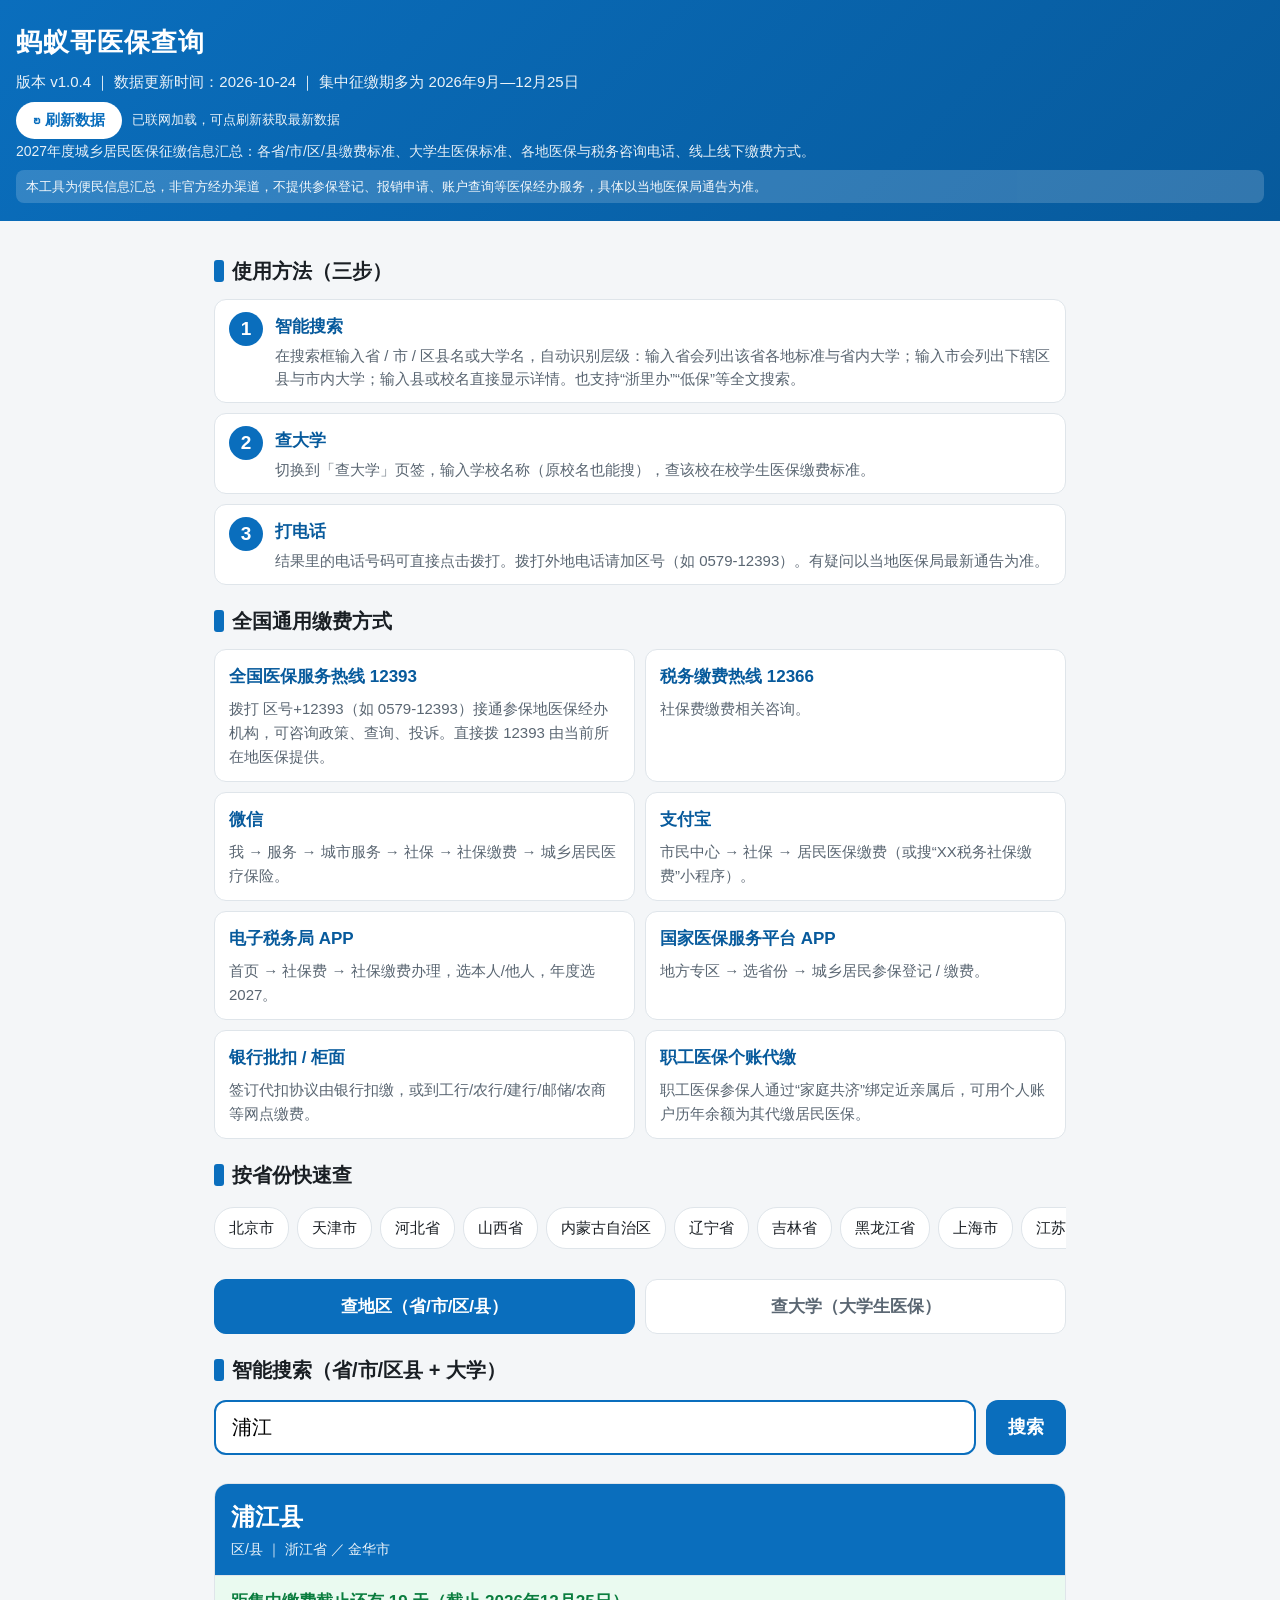
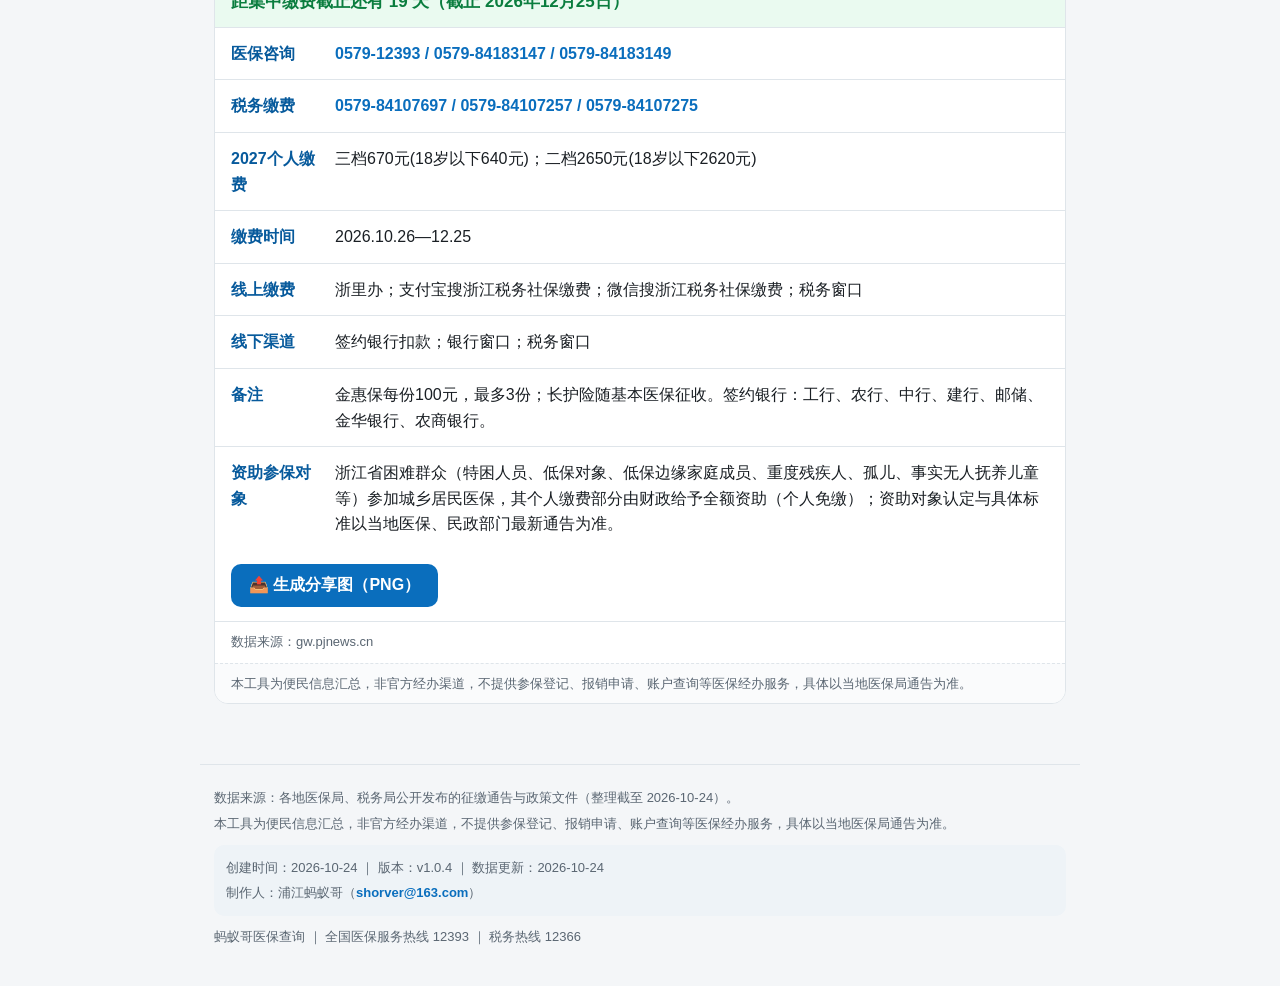
==== yibao-exe/assets/index.html @ 02769897 "feat: 新增 Rust 单文件版 yibao-exe（内嵌网页全部资源，v1.0.4，双击即用）+ sync_assets.bat(GBK) 资源同步脚本" ====
<!DOCTYPE html>
<html lang="zh-CN">
<head>
  <meta charset="UTF-8">
  <meta name="viewport" content="width=device-width, initial-scale=1.0, maximum-scale=1.0, user-scalable=no">
  <title>蚂蚁哥医保查询 - 2027年度城乡居民医保征缴信息</title>
  <link rel="icon" type="image/png" sizes="32x32" href="icon/icon_32.png?v=1.0.4">
  <link rel="apple-touch-icon" sizes="180x180" href="icon/icon_180.png?v=1.0.4">
  <link rel="stylesheet" href="style.css?v=1.0.4">
</head>
<body>
  <header>
    <h1>蚂蚁哥医保查询</h1>
    <div class="meta" id="meta"></div>
    <div class="refresh-row">
      <button id="refresh" class="refresh" disabled>↻ 刷新数据</button>
      <span id="modeTip" class="mode-tip"></span>
    </div>
    <p class="tip">2027年度城乡居民医保征缴信息汇总：各省/市/区/县缴费标准、大学生医保标准、各地医保与税务咨询电话、线上线下缴费方式。</p>
    <p class="disclaimer">本工具为便民信息汇总，非官方经办渠道，不提供参保登记、报销申请、账户查询等医保经办服务，具体以当地医保局通告为准。</p>
  </header>

  <div class="wrap">
    <section>
      <div class="h2"><span class="dot"></span>使用方法（三步）</div>
      <div class="how">
        <div class="how-item"><span class="step">1</span><div><b>智能搜索</b><p>在搜索框输入省 / 市 / 区县名或大学名，自动识别层级：输入省会列出该省各地标准与省内大学；输入市会列出下辖区县与市内大学；输入县或校名直接显示详情。也支持“浙里办”“低保”等全文搜索。</p></div></div>
        <div class="how-item"><span class="step">2</span><div><b>查大学</b><p>切换到「查大学」页签，输入学校名称（原校名也能搜），查该校在校学生医保缴费标准。</p></div></div>
        <div class="how-item"><span class="step">3</span><div><b>打电话</b><p>结果里的电话号码可直接点击拨打。拨打外地电话请加区号（如 0579-12393）。有疑问以当地医保局最新通告为准。</p></div></div>
      </div>
    </section>

    <section>
      <div class="h2"><span class="dot"></span>全国通用缴费方式</div>
      <div class="nat-grid" id="national"></div>
    </section>

    <section>
      <div class="h2"><span class="dot"></span>按省份快速查</div>
      <div class="prov-bar" id="provBar"></div>
    </section>

    <div class="tabs">
      <div class="tab active" id="tabRegion">查地区（省/市/区/县）</div>
      <div class="tab" id="tabUni">查大学（大学生医保）</div>
    </div>

    <section id="regionPanel">
      <div class="h2"><span class="dot"></span>智能搜索（省/市/区县 + 大学）</div>
      <div class="search">
        <input id="q" type="search" placeholder="输入省/市/区县或大学名，智能识别，如：浙江、金华、浦江、浙江大学…" autocomplete="off">
        <button id="go">搜索</button>
      </div>
      <div class="cand" id="cand"></div>
      <div id="detail"></div>
    </section>

    <section id="uniPanel" style="display:none">
      <div class="h2"><span class="dot"></span>搜索高校（查该校大学生医保）</div>
      <div class="search">
        <input id="uq" type="search" placeholder="如：浙江大学、深圳职业技术学院、黄河水利职业技术学院…" autocomplete="off">
        <button id="ugo">搜索</button>
      </div>
      <div class="cand" id="ucand"></div>
      <div id="udetail"></div>
    </section>
  </div>

  <footer class="foot">
    <p>数据来源：各地医保局、税务局公开发布的征缴通告与政策文件（整理截至 <span id="footUpdate"></span>）。</p>
    <p>本工具为便民信息汇总，非官方经办渠道，不提供参保登记、报销申请、账户查询等医保经办服务，具体以当地医保局通告为准。</p>
    <div class="about">
      <p>创建时间：<span id="footCreate"></span> ｜ 版本：<span id="footVer"></span> ｜ 数据更新：<span id="footUpdate2"></span></p>
      <p>制作人：浦江蚂蚁哥（<a href="mailto:shorver@163.com">shorver@163.com</a>）</p>
    </div>
    <p>蚂蚁哥医保查询 ｜ 全国医保服务热线 12393 ｜ 税务热线 12366</p>
  </footer>

  <script src="data.js?v=1.0.4"></script>
  <script src="universities.js?v=1.0.4"></script>
  <script src="aliases.js?v=1.0.4"></script>
  <script src="uni_fee.js?v=1.0.4"></script>
  <script>window.__DATA={META:META,NATIONAL:NATIONAL,ADMIN:ADMIN,REAL:REAL,UNIVERSITIES:UNIVERSITIES,ALIASES:ALIASES,UNI_FEE:UNI_FEE,SUBSIDY_DEFAULT:SUBSIDY_DEFAULT};</script>
  <script src="app.js?v=1.0.4"></script>
</body>
</html>
---- yibao-exe/assets/style.css ----
:root{
  --bg:#f4f6f8; --card:#ffffff; --ink:#1a1f24; --sub:#5a6672;
  --brand:#0a6ebd; --brand-d:#075a9c; --line:#dfe5ea;
  --ok:#0a7d3e; --warn:#b4690e; --tel:#0a6ebd;
}
*{box-sizing:border-box}
body{margin:0;background:var(--bg);color:var(--ink);
  font-family:-apple-system,"PingFang SC","Microsoft YaHei",sans-serif;
  font-size:18px;line-height:1.6;-webkit-text-size-adjust:100%}
header{background:linear-gradient(135deg,var(--brand),var(--brand-d));color:#fff;padding:22px 16px 18px}
header h1{margin:0 0 6px;font-size:26px;font-weight:800;letter-spacing:1px}
.meta{font-size:15px;opacity:.92;margin-bottom:8px}
.tip{font-size:14px;opacity:.9;margin:0;line-height:1.5}
/* 刷新 */
.refresh-row{display:flex;align-items:center;gap:10px;margin:8px 0 2px;flex-wrap:wrap}
.refresh{font-size:15px;font-weight:700;padding:8px 16px;border:1px solid rgba(255,255,255,.55);
  border-radius:20px;background:#fff;color:var(--brand);cursor:pointer}
.refresh:disabled{opacity:.55;cursor:not-allowed}
.mode-tip{font-size:13px;opacity:.92}
.wrap{max-width:880px;margin:0 auto;padding:14px 14px 60px}
section{margin-top:20px}
.h2{font-size:20px;font-weight:800;margin:0 0 12px;display:flex;align-items:center;gap:8px}
.h2 .dot{width:10px;height:22px;background:var(--brand);border-radius:3px;display:inline-block}

/* 全国通用 */
.nat-grid{display:grid;grid-template-columns:1fr 1fr;gap:10px}
@media(max-width:560px){.nat-grid{grid-template-columns:1fr}}
.nat{background:var(--card);border:1px solid var(--line);border-radius:12px;padding:12px 14px}
.nat b{color:var(--brand-d);font-size:17px}
.nat p{margin:6px 0 0;font-size:15px;color:var(--sub)}

/* 省份栏 */
.prov-bar{display:flex;gap:8px;overflow-x:auto;padding:4px 0 8px;-webkit-overflow-scrolling:touch}
.prov{flex:0 0 auto;border:1px solid var(--line);background:var(--card);border-radius:20px;
  padding:8px 14px;font-size:15px;color:var(--ink);cursor:pointer;white-space:nowrap}
.prov.active{background:var(--brand);color:#fff;border-color:var(--brand)}

/* 搜索 */
.search{display:flex;gap:10px;margin-top:14px}
.search input{flex:1;font-size:20px;padding:14px 16px;border:2px solid var(--brand);
  border-radius:12px;outline:none;background:#fff}
.search button{font-size:18px;font-weight:700;padding:0 22px;border:none;border-radius:12px;
  background:var(--brand);color:#fff;cursor:pointer}
.cand{margin-top:12px;display:flex;flex-direction:column;gap:8px}
.cand-item{border:1px solid var(--line);background:#fff;border-radius:10px;padding:12px 14px;cursor:pointer}
.cand-item:hover{border-color:var(--brand)}
.cand-item .nm{font-size:19px;font-weight:700}
.cand-item .lv{font-size:13px;color:#fff;background:var(--sub);border-radius:4px;padding:1px 7px;margin-left:8px}
.cand-item .alttag{font-size:12px;color:#8a5a00;background:#fff3d6;border:1px solid #f0d9a0;border-radius:4px;padding:1px 7px;margin-left:8px}
.cand-item .pa{font-size:14px;color:var(--sub);margin-top:2px}

/* 详情卡 */
.detail{margin-top:16px;background:var(--card);border:1px solid var(--line);border-radius:14px;overflow:hidden}
.detail .head{background:var(--brand);color:#fff;padding:14px 16px}
.detail .head .t{font-size:24px;font-weight:800}
.detail .head .s{font-size:14px;opacity:.9;margin-top:2px}
.inherit{background:#fff7e6;border:1px solid #f0c36d;color:var(--warn);
  padding:10px 14px;font-size:15px;line-height:1.5}
.row{display:flex;gap:12px;padding:13px 16px;border-top:1px solid var(--line)}
.row .k{flex:0 0 92px;font-weight:700;color:var(--brand-d);font-size:16px}
.row .v{flex:1;font-size:16px;word-break:break-word}
a.tel{color:var(--tel);text-decoration:none;font-weight:700}
.src{font-size:13px;color:var(--sub);padding:10px 16px;border-top:1px solid var(--line)}
.back{display:inline-block;margin-top:14px;color:var(--brand);cursor:pointer;font-size:16px}

/* 省视图下市列表 */
.city-list{display:grid;grid-template-columns:1fr 1fr;gap:8px;margin-top:10px}
@media(max-width:560px){.city-list{grid-template-columns:1fr}}
.city-chip{border:1px solid var(--line);background:#fff;border-radius:10px;padding:11px 13px;
  cursor:pointer;font-size:16px;display:flex;justify-content:space-between;align-items:center}
.city-chip:hover{border-color:var(--brand)}
.city-chip .cnt{font-size:13px;color:var(--sub)}
.empty{color:var(--sub);font-size:15px;padding:14px 0}

/* 页签 */
.tabs{display:flex;gap:10px;margin-top:22px}
.tab{flex:1;text-align:center;font-size:17px;font-weight:700;padding:13px 8px;border:1px solid var(--line);
  background:#fff;border-radius:12px;cursor:pointer;color:var(--sub)}
.tab.active{background:var(--brand);color:#fff;border-color:var(--brand)}

/* 头部免责声明 */
header .disclaimer{font-size:13px;opacity:.95;margin:8px 0 0;line-height:1.5;
  background:rgba(255,255,255,.18);border-radius:8px;padding:7px 10px}

/* 使用方法 */
.how{display:flex;flex-direction:column;gap:10px}
.how-item{background:var(--card);border:1px solid var(--line);border-radius:12px;
  padding:12px 14px;display:flex;gap:12px;align-items:flex-start}
.how-item .step{flex:0 0 auto;width:34px;height:34px;border-radius:50%;background:var(--brand);
  color:#fff;font-weight:800;font-size:19px;display:flex;align-items:center;justify-content:center}
.how-item b{color:var(--brand-d);font-size:17px}
.how-item p{margin:3px 0 0;font-size:15px;color:var(--sub);line-height:1.55}

/* 详情卡内免责声明 */
.disc{font-size:13px;color:var(--sub);padding:10px 16px;border-top:1px dashed var(--line);
  background:#fafbfc;line-height:1.5}

/* 缴费截止倒计时 */
.countdown{margin:0;padding:12px 16px;font-size:17px;font-weight:700;border-top:1px solid var(--line);
  background:#fff8ec;color:var(--warn)}
.countdown.active{background:#eafaf0;color:var(--ok)}
.countdown.today{background:#fff3d6;color:#a35a00}
.countdown.ended{background:#f3f4f6;color:var(--sub)}
.countdown b{font-size:22px}

/* 生成分享图按钮 */
.share-btn{margin:14px 16px;display:inline-block;font-size:16px;font-weight:700;
  padding:11px 18px;border:none;border-radius:10px;background:var(--brand);color:#fff;cursor:pointer}
.share-btn:active{opacity:.85}

/* 页脚 */
.foot{max-width:880px;margin:0 auto;padding:18px 14px 34px;font-size:13px;color:var(--sub);line-height:1.7;
  border-top:1px solid var(--line)}
.foot p{margin:4px 0}
.foot .about{margin:10px 0;padding:10px 12px;background:#eef3f7;border-radius:10px}
.foot .about p{margin:2px 0}
.foot a{color:var(--brand);text-decoration:none;font-weight:600}

/* 合并搜索结果（省/市级聚合：地区 chips + 大学列表） */
.merge-sec{font-size:16px;font-weight:800;color:var(--brand-d);padding:14px 16px 8px;border-top:1px solid var(--line);margin-top:4px}
.merge-grid{display:grid;grid-template-columns:1fr 1fr;gap:8px;padding:0 16px 12px}
@media(max-width:560px){.merge-grid{grid-template-columns:1fr}}
.region-chip{border:1px solid var(--line);background:#fff;border-radius:10px;padding:11px 13px;cursor:pointer;
  display:flex;justify-content:space-between;align-items:center;font-size:16px;gap:8px}
.region-chip:hover{border-color:var(--brand)}
.region-chip .rn{font-weight:700}
.region-chip .rt{font-size:12px;border-radius:4px;padding:1px 7px;white-space:nowrap}
.region-chip .rt.has{color:#0a7d3e;background:#eafaf0;border:1px solid #bfe6cc}
.region-chip .rt.none{color:var(--sub);background:#f1f3f5;border:1px solid var(--line)}
.uni-list{display:flex;flex-direction:column;gap:6px;padding:0 16px 14px}
.uni-item{border:1px solid var(--line);background:#fff;border-radius:9px;padding:10px 12px;cursor:pointer;
  display:flex;align-items:center;gap:8px;font-size:15px}
.uni-item:hover{border-color:var(--brand)}
.uni-item .un{font-weight:700;flex:1}
.uni-item .ut{font-size:12px;border-radius:4px;padding:1px 7px;color:#fff;white-space:nowrap}
.uni-item .ut.tb{background:var(--brand)}
.uni-item .ut.tv{background:#7a5cc7}
.uni-item .ut.tc{background:#8a8f96}
.uni-item .uc{font-size:13px;color:var(--sub);white-space:nowrap}
.more-hint{font-size:13px;color:var(--sub);padding:6px 2px}
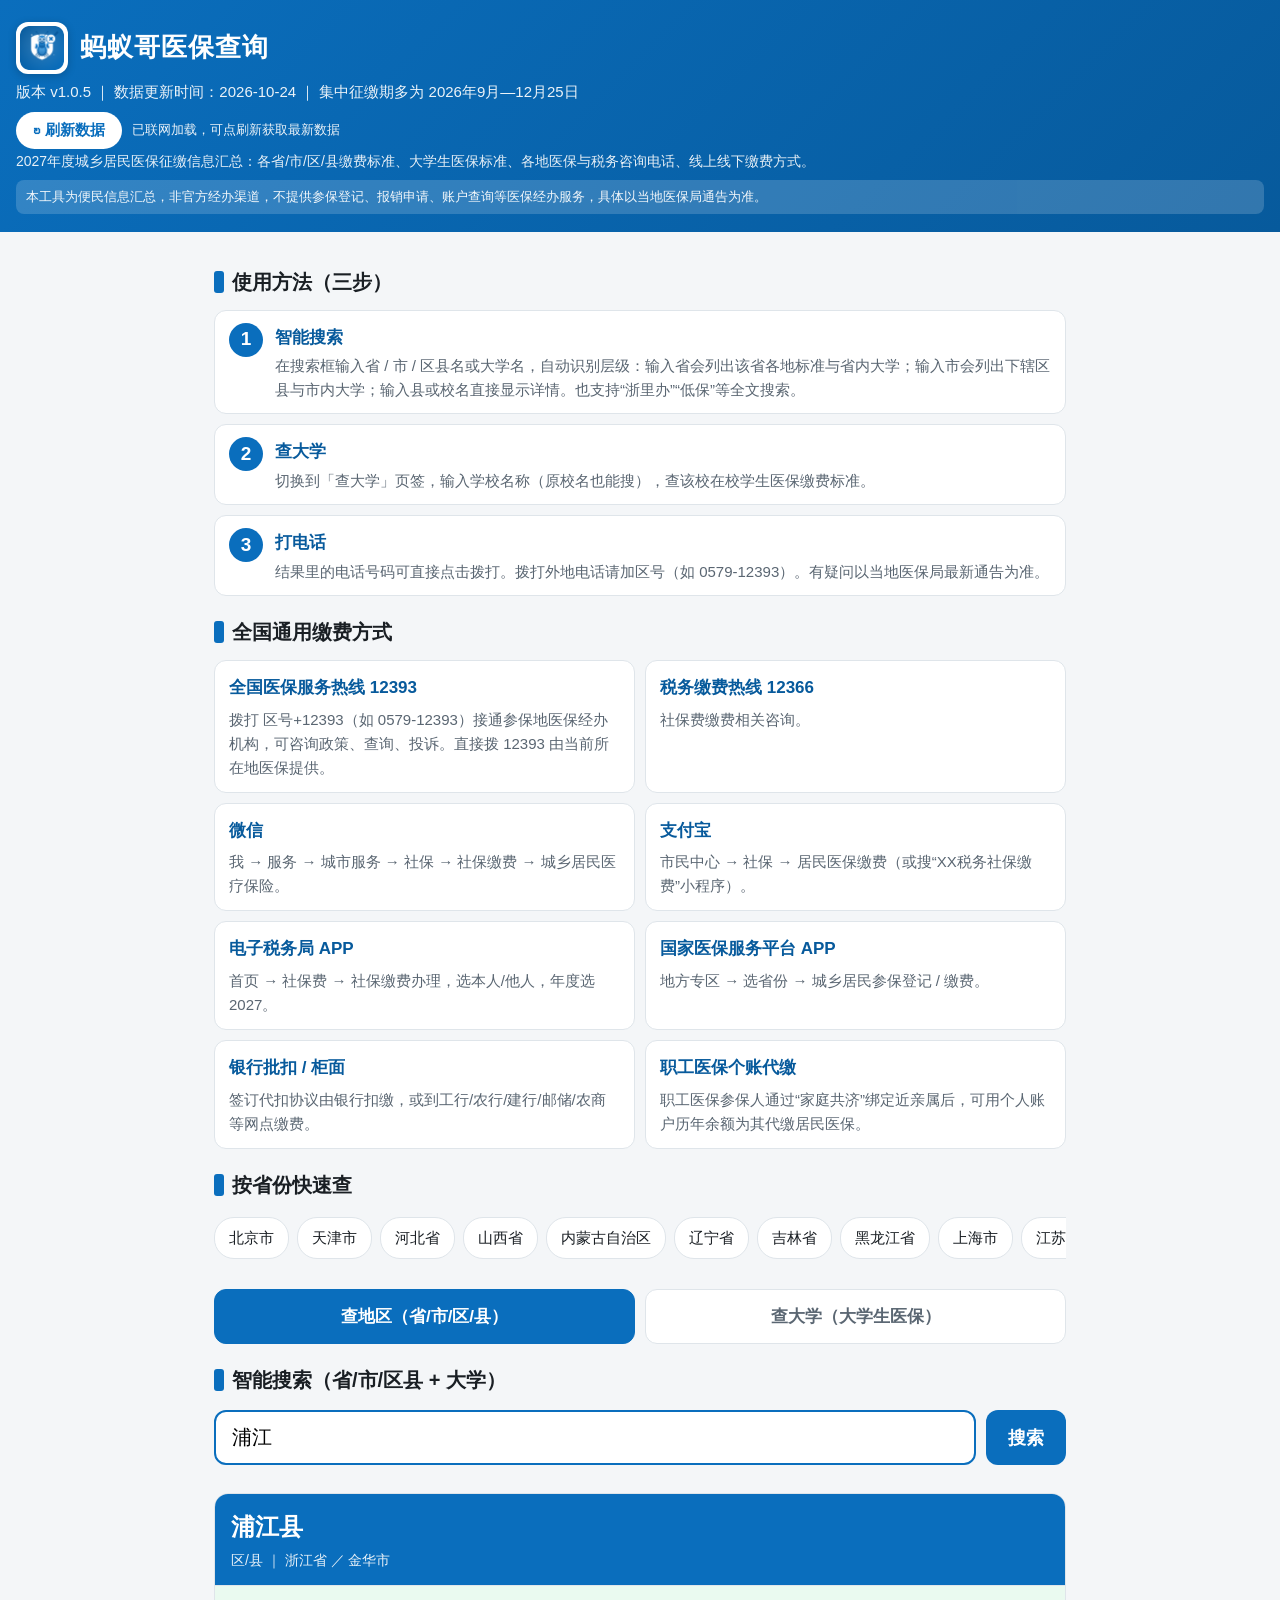
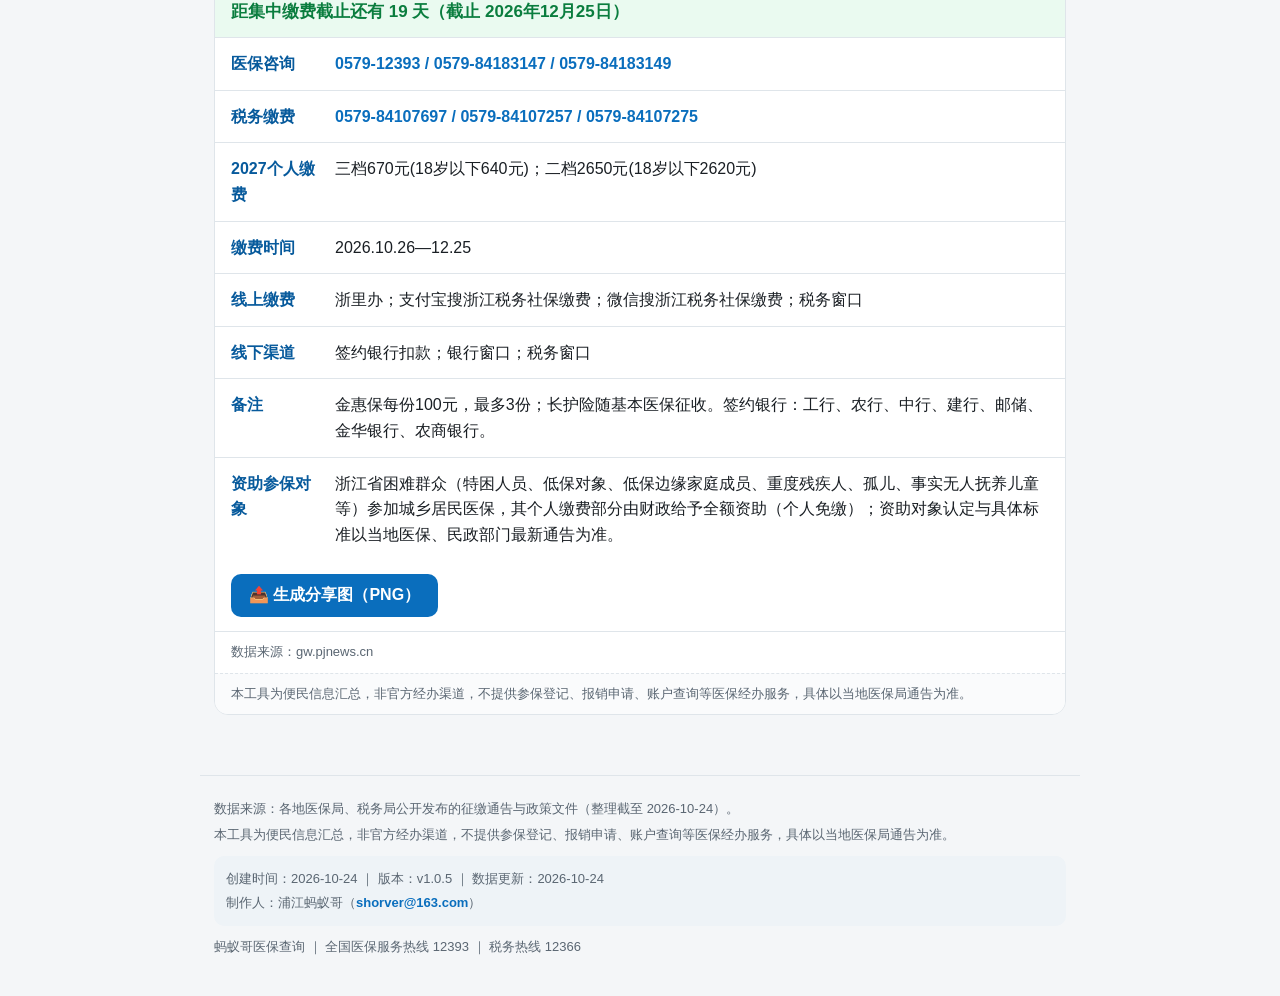
==== commit 080b60d3: "feat: 页面头部增加可见图标 Logo（网页/离线/exe 三端），版本统一升 v1.0.5" ====
--- a/yibao-exe/assets/index.html
+++ b/yibao-exe/assets/index.html
@@ -4,13 +4,16 @@
   <meta charset="UTF-8">
   <meta name="viewport" content="width=device-width, initial-scale=1.0, maximum-scale=1.0, user-scalable=no">
   <title>蚂蚁哥医保查询 - 2027年度城乡居民医保征缴信息</title>
-  <link rel="icon" type="image/png" sizes="32x32" href="icon/icon_32.png?v=1.0.4">
-  <link rel="apple-touch-icon" sizes="180x180" href="icon/icon_180.png?v=1.0.4">
-  <link rel="stylesheet" href="style.css?v=1.0.4">
+  <link rel="icon" type="image/png" sizes="32x32" href="icon/icon_32.png?v=1.0.5">
+  <link rel="apple-touch-icon" sizes="180x180" href="icon/icon_180.png?v=1.0.5">
+  <link rel="stylesheet" href="style.css?v=1.0.5">
 </head>
 <body>
   <header>
-    <h1>蚂蚁哥医保查询</h1>
+    <div class="brand-row">
+      <img class="logo" src="icon/icon_180.png?v=1.0.5" alt="蚂蚁哥医保查询图标" width="52" height="52">
+      <h1>蚂蚁哥医保查询</h1>
+    </div>
     <div class="meta" id="meta"></div>
     <div class="refresh-row">
       <button id="refresh" class="refresh" disabled>↻ 刷新数据</button>
@@ -76,11 +79,11 @@
     <p>蚂蚁哥医保查询 ｜ 全国医保服务热线 12393 ｜ 税务热线 12366</p>
   </footer>
 
-  <script src="data.js?v=1.0.4"></script>
-  <script src="universities.js?v=1.0.4"></script>
-  <script src="aliases.js?v=1.0.4"></script>
-  <script src="uni_fee.js?v=1.0.4"></script>
+  <script src="data.js?v=1.0.5"></script>
+  <script src="universities.js?v=1.0.5"></script>
+  <script src="aliases.js?v=1.0.5"></script>
+  <script src="uni_fee.js?v=1.0.5"></script>
   <script>window.__DATA={META:META,NATIONAL:NATIONAL,ADMIN:ADMIN,REAL:REAL,UNIVERSITIES:UNIVERSITIES,ALIASES:ALIASES,UNI_FEE:UNI_FEE,SUBSIDY_DEFAULT:SUBSIDY_DEFAULT};</script>
-  <script src="app.js?v=1.0.4"></script>
+  <script src="app.js?v=1.0.5"></script>
 </body>
 </html>
--- a/yibao-exe/assets/style.css
+++ b/yibao-exe/assets/style.css
@@ -8,7 +8,10 @@
   font-family:-apple-system,"PingFang SC","Microsoft YaHei",sans-serif;
   font-size:18px;line-height:1.6;-webkit-text-size-adjust:100%}
 header{background:linear-gradient(135deg,var(--brand),var(--brand-d));color:#fff;padding:22px 16px 18px}
-header h1{margin:0 0 6px;font-size:26px;font-weight:800;letter-spacing:1px}
+.brand-row{display:flex;align-items:center;gap:12px;margin:0 0 6px}
+.logo{flex:0 0 auto;width:52px;height:52px;border-radius:12px;background:#fff;
+  padding:4px;box-shadow:0 2px 8px rgba(0,0,0,.2)}
+header h1{margin:0;font-size:26px;font-weight:800;letter-spacing:1px}
 .meta{font-size:15px;opacity:.92;margin-bottom:8px}
 .tip{font-size:14px;opacity:.9;margin:0;line-height:1.5}
 /* 刷新 */
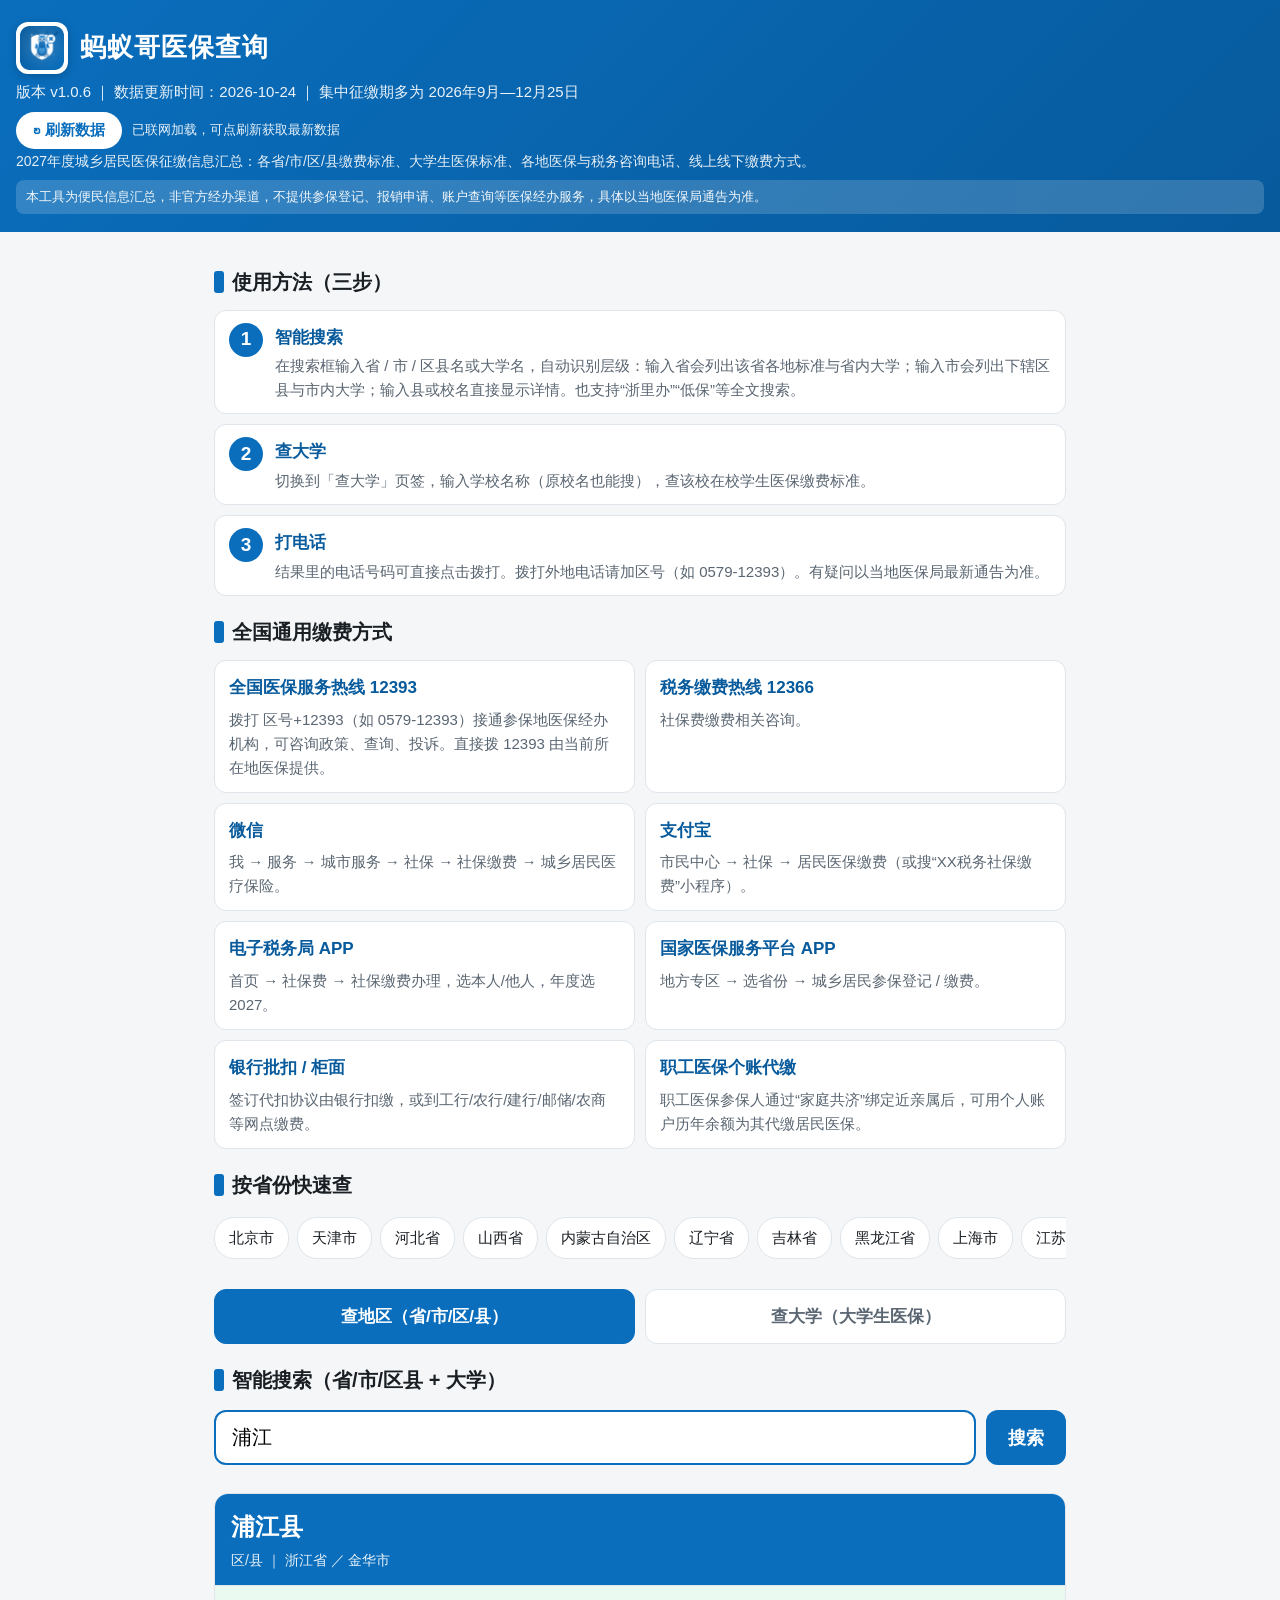
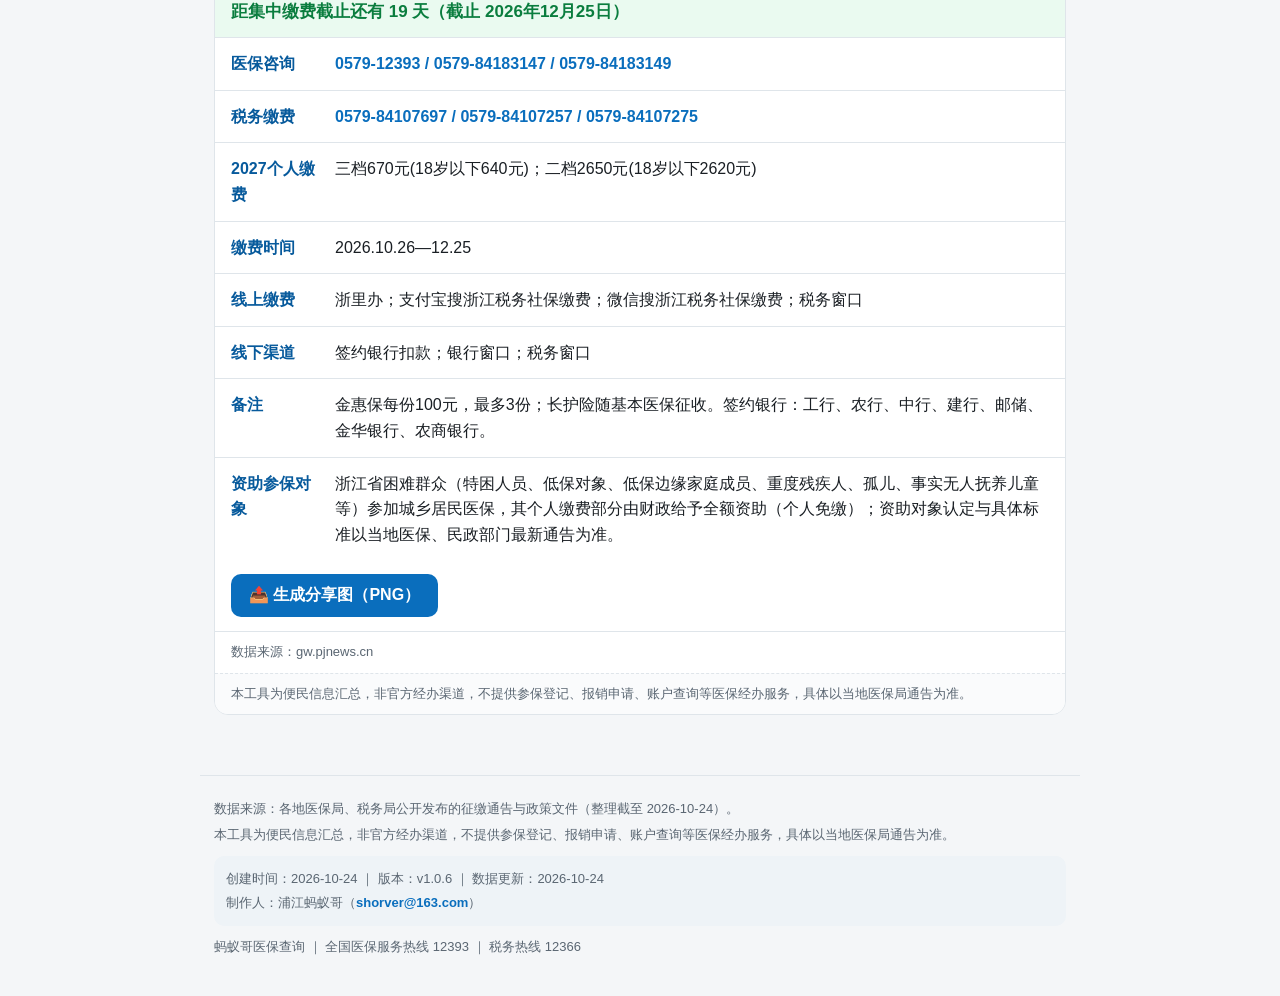
==== commit 4d98f47f: "chore(release): 全端版本号统一升至 v1.0.6 - 网页版 / 离线版 / exe版 / skill 版本号同源一致改为 v1.0.6 - 补齐 d348da1 之后未推送的界面优化" ====
--- a/yibao-exe/assets/index.html
+++ b/yibao-exe/assets/index.html
@@ -4,14 +4,14 @@
   <meta charset="UTF-8">
   <meta name="viewport" content="width=device-width, initial-scale=1.0, maximum-scale=1.0, user-scalable=no">
   <title>蚂蚁哥医保查询 - 2027年度城乡居民医保征缴信息</title>
-  <link rel="icon" type="image/png" sizes="32x32" href="icon/icon_32.png?v=1.0.5">
-  <link rel="apple-touch-icon" sizes="180x180" href="icon/icon_180.png?v=1.0.5">
-  <link rel="stylesheet" href="style.css?v=1.0.5">
+  <link rel="icon" type="image/png" sizes="32x32" href="icon/icon_32.png?v=1.0.6">
+  <link rel="apple-touch-icon" sizes="180x180" href="icon/icon_180.png?v=1.0.6">
+  <link rel="stylesheet" href="style.css?v=1.0.6">
 </head>
 <body>
   <header>
     <div class="brand-row">
-      <img class="logo" src="icon/icon_180.png?v=1.0.5" alt="蚂蚁哥医保查询图标" width="52" height="52">
+      <img class="logo" src="icon/icon_180.png?v=1.0.6" alt="蚂蚁哥医保查询图标" width="52" height="52">
       <h1>蚂蚁哥医保查询</h1>
     </div>
     <div class="meta" id="meta"></div>
@@ -79,11 +79,11 @@
     <p>蚂蚁哥医保查询 ｜ 全国医保服务热线 12393 ｜ 税务热线 12366</p>
   </footer>
 
-  <script src="data.js?v=1.0.5"></script>
-  <script src="universities.js?v=1.0.5"></script>
-  <script src="aliases.js?v=1.0.5"></script>
-  <script src="uni_fee.js?v=1.0.5"></script>
+  <script src="data.js?v=1.0.6"></script>
+  <script src="universities.js?v=1.0.6"></script>
+  <script src="aliases.js?v=1.0.6"></script>
+  <script src="uni_fee.js?v=1.0.6"></script>
   <script>window.__DATA={META:META,NATIONAL:NATIONAL,ADMIN:ADMIN,REAL:REAL,UNIVERSITIES:UNIVERSITIES,ALIASES:ALIASES,UNI_FEE:UNI_FEE,SUBSIDY_DEFAULT:SUBSIDY_DEFAULT};</script>
-  <script src="app.js?v=1.0.5"></script>
+  <script src="app.js?v=1.0.6"></script>
 </body>
 </html>
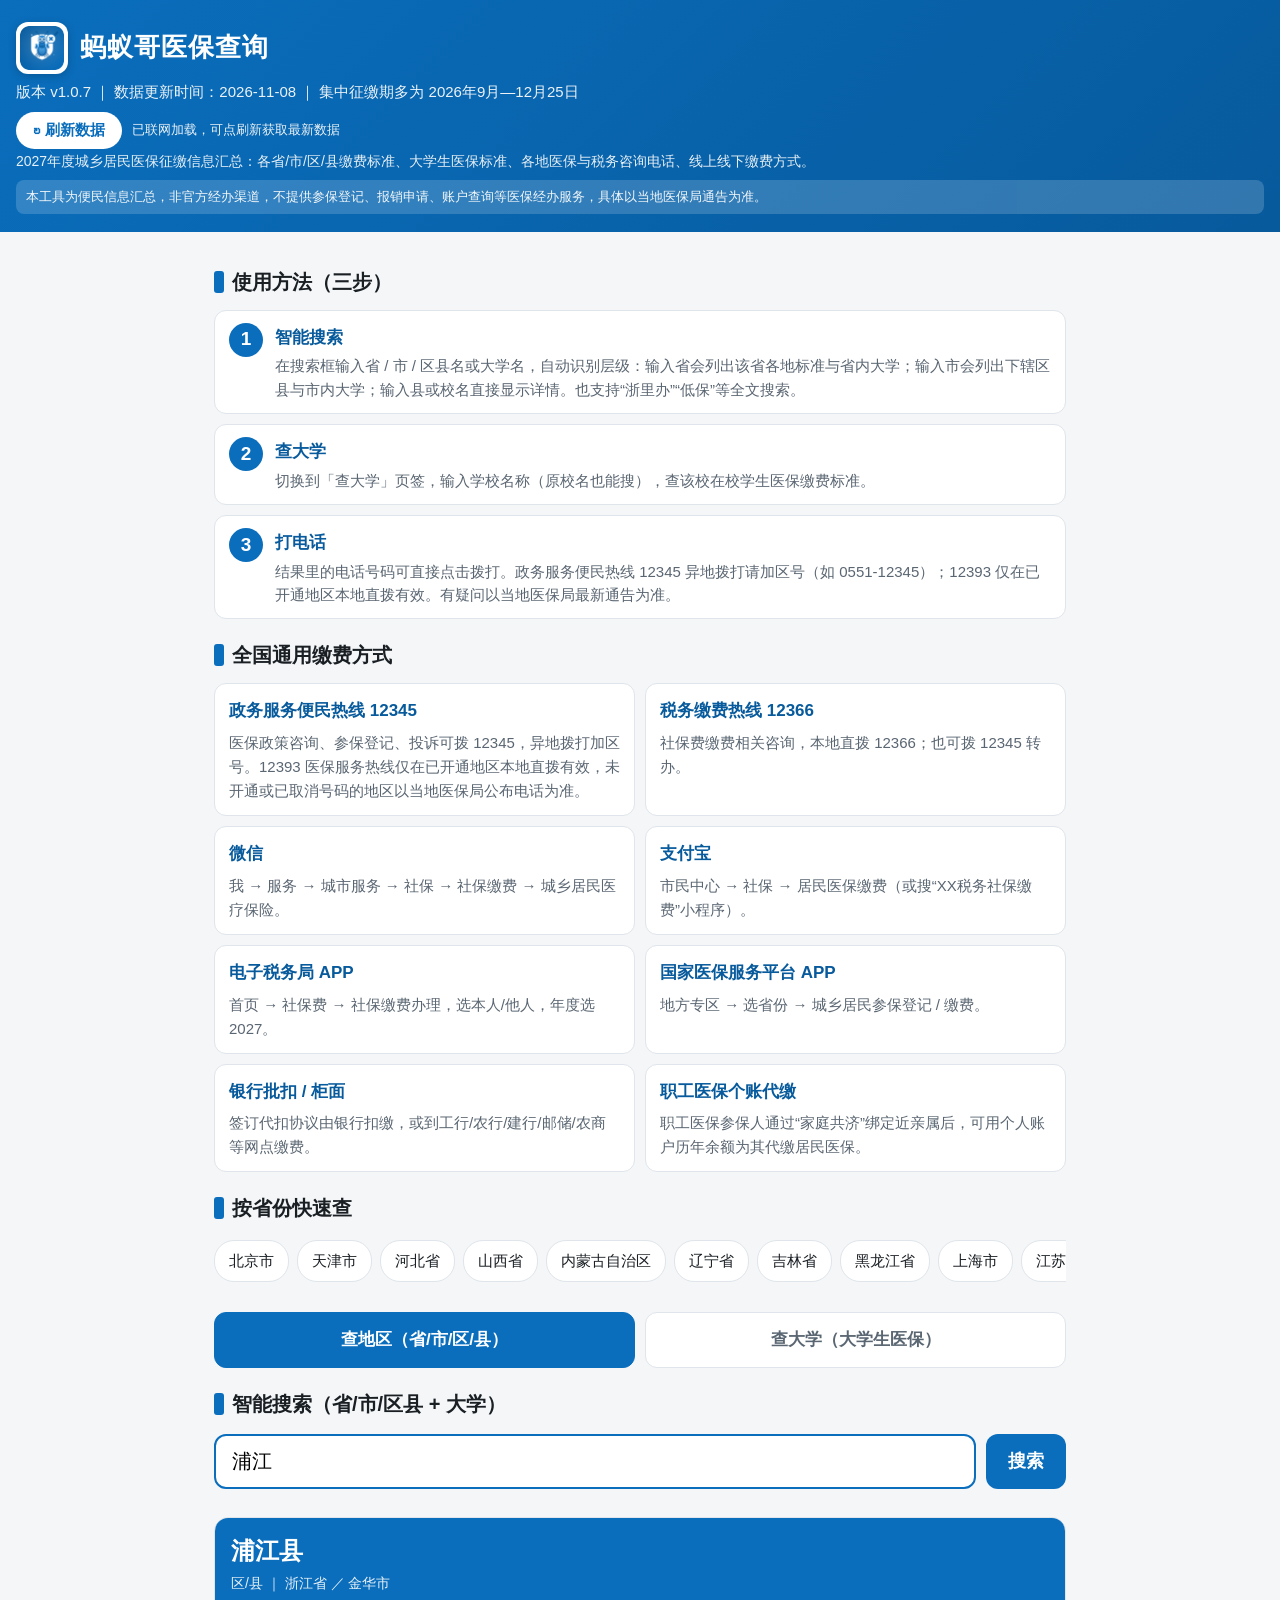
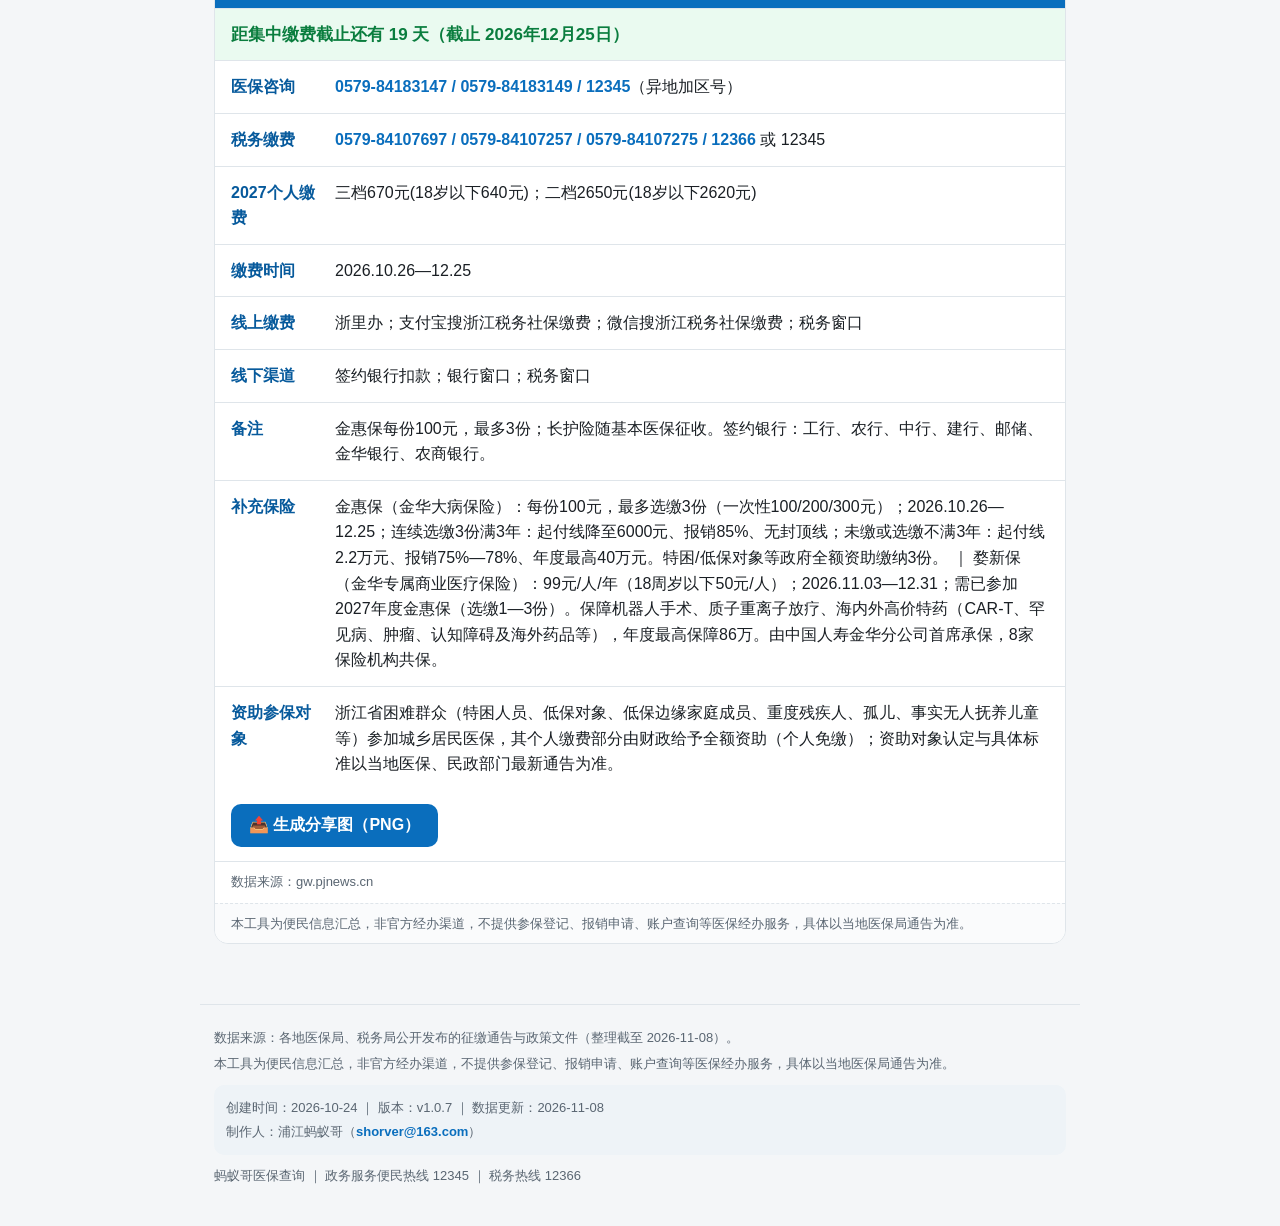
==== commit 6ce8cb1f: "v1.0.7 更新热线口径、补齐全国惠民保数据 医保/税务热线去除批量生成的区号+12393、区号+12366模板号码，统一为12345、12366官方口径，保留已核实的真实固话；宿州市补入政府公开的" ====
--- a/yibao-exe/assets/index.html
+++ b/yibao-exe/assets/index.html
@@ -4,14 +4,14 @@
   <meta charset="UTF-8">
   <meta name="viewport" content="width=device-width, initial-scale=1.0, maximum-scale=1.0, user-scalable=no">
   <title>蚂蚁哥医保查询 - 2027年度城乡居民医保征缴信息</title>
-  <link rel="icon" type="image/png" sizes="32x32" href="icon/icon_32.png?v=1.0.6">
-  <link rel="apple-touch-icon" sizes="180x180" href="icon/icon_180.png?v=1.0.6">
-  <link rel="stylesheet" href="style.css?v=1.0.6">
+  <link rel="icon" type="image/png" sizes="32x32" href="icon/icon_32.png?v=1.0.7">
+  <link rel="apple-touch-icon" sizes="180x180" href="icon/icon_180.png?v=1.0.7">
+  <link rel="stylesheet" href="style.css?v=1.0.7">
 </head>
 <body>
   <header>
     <div class="brand-row">
-      <img class="logo" src="icon/icon_180.png?v=1.0.6" alt="蚂蚁哥医保查询图标" width="52" height="52">
+      <img class="logo" src="icon/icon_180.png?v=1.0.7" alt="蚂蚁哥医保查询图标" width="52" height="52">
       <h1>蚂蚁哥医保查询</h1>
     </div>
     <div class="meta" id="meta"></div>
@@ -29,7 +29,7 @@
       <div class="how">
         <div class="how-item"><span class="step">1</span><div><b>智能搜索</b><p>在搜索框输入省 / 市 / 区县名或大学名，自动识别层级：输入省会列出该省各地标准与省内大学；输入市会列出下辖区县与市内大学；输入县或校名直接显示详情。也支持“浙里办”“低保”等全文搜索。</p></div></div>
         <div class="how-item"><span class="step">2</span><div><b>查大学</b><p>切换到「查大学」页签，输入学校名称（原校名也能搜），查该校在校学生医保缴费标准。</p></div></div>
-        <div class="how-item"><span class="step">3</span><div><b>打电话</b><p>结果里的电话号码可直接点击拨打。拨打外地电话请加区号（如 0579-12393）。有疑问以当地医保局最新通告为准。</p></div></div>
+        <div class="how-item"><span class="step">3</span><div><b>打电话</b><p>结果里的电话号码可直接点击拨打。政务服务便民热线 12345 异地拨打请加区号（如 0551-12345）；12393 仅在已开通地区本地直拨有效。有疑问以当地医保局最新通告为准。</p></div></div>
       </div>
     </section>
 
@@ -76,14 +76,14 @@
       <p>创建时间：<span id="footCreate"></span> ｜ 版本：<span id="footVer"></span> ｜ 数据更新：<span id="footUpdate2"></span></p>
       <p>制作人：浦江蚂蚁哥（<a href="mailto:shorver@163.com">shorver@163.com</a>）</p>
     </div>
-    <p>蚂蚁哥医保查询 ｜ 全国医保服务热线 12393 ｜ 税务热线 12366</p>
+    <p>蚂蚁哥医保查询 ｜ 政务服务便民热线 12345 ｜ 税务热线 12366</p>
   </footer>
 
-  <script src="data.js?v=1.0.6"></script>
-  <script src="universities.js?v=1.0.6"></script>
-  <script src="aliases.js?v=1.0.6"></script>
-  <script src="uni_fee.js?v=1.0.6"></script>
+  <script src="data.js?v=1.0.7"></script>
+  <script src="universities.js?v=1.0.7"></script>
+  <script src="aliases.js?v=1.0.7"></script>
+  <script src="uni_fee.js?v=1.0.7"></script>
   <script>window.__DATA={META:META,NATIONAL:NATIONAL,ADMIN:ADMIN,REAL:REAL,UNIVERSITIES:UNIVERSITIES,ALIASES:ALIASES,UNI_FEE:UNI_FEE,SUBSIDY_DEFAULT:SUBSIDY_DEFAULT};</script>
-  <script src="app.js?v=1.0.6"></script>
+  <script src="app.js?v=1.0.7"></script>
 </body>
 </html>
